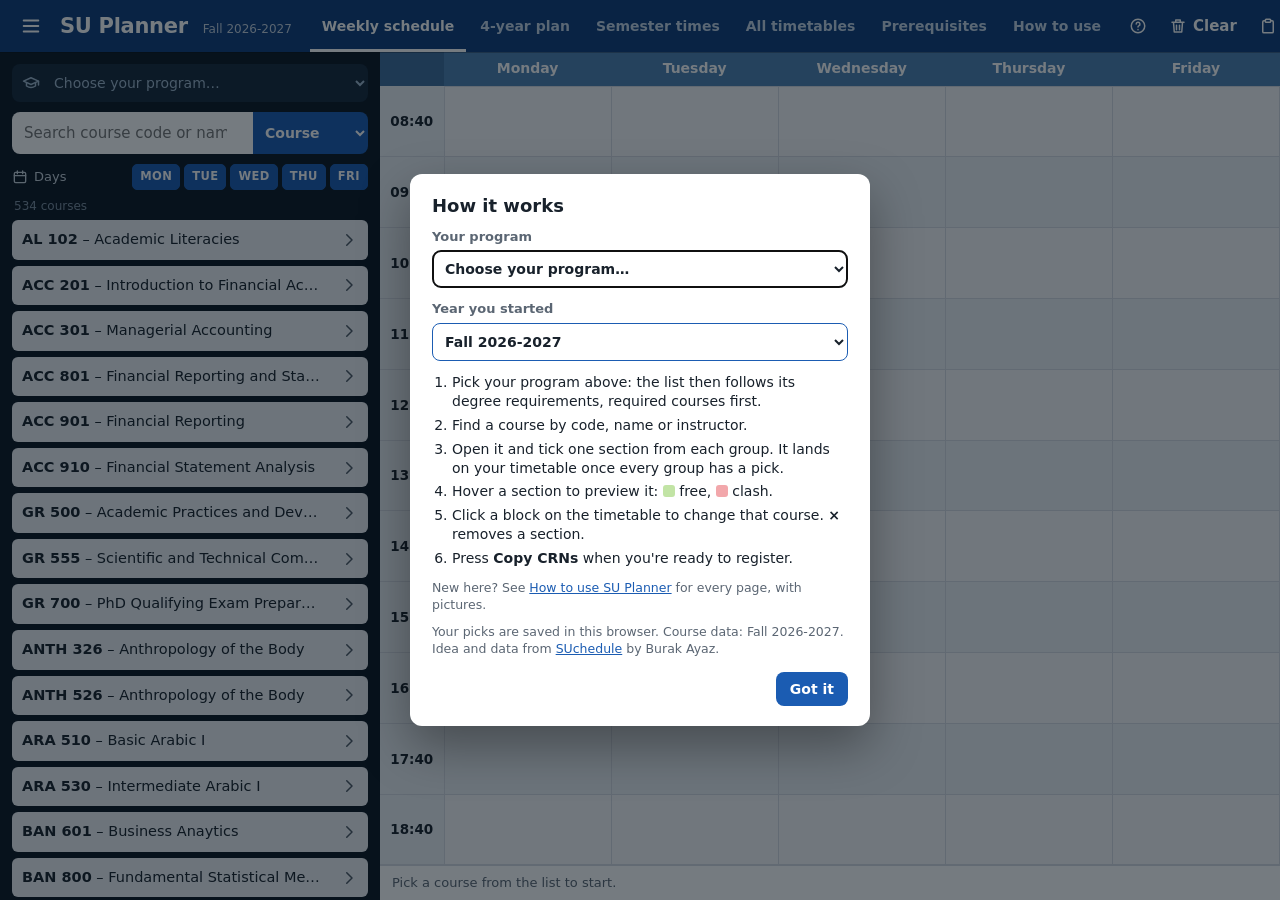
==== index.html @ ad57c1a2 "Add All timetables page with hours to keep free - All timetables page (new tab): every clash-free ti" ====
<!doctype html>
<html lang="en">
<head>
  <meta charset="utf-8">
  <meta name="viewport" content="width=device-width, initial-scale=1">
  <title>SU Planner</title>
  <meta name="description" content="Plan your weekly Sabancı University timetable and copy the CRNs for registration.">
  <link rel="stylesheet" href="css/style.css?v=202610301126">
</head>
<body>
  <!-- Icon sprite -->
  <svg width="0" height="0" style="position:absolute" aria-hidden="true">
    <symbol id="i-menu" viewBox="0 0 24 24"><path d="M4 6h16M4 12h16M4 18h16"/></symbol>
    <symbol id="i-help" viewBox="0 0 24 24"><circle cx="12" cy="12" r="9"/><path d="M9.6 9.4a2.5 2.5 0 1 1 3.4 2.4c-.7.3-1 .8-1 1.6M12 16.8v.2"/></symbol>
    <symbol id="i-trash" viewBox="0 0 24 24"><path d="M4 7h16M10 11v6M14 11v6M6 7l1 13h10l1-13M9 7V4h6v3"/></symbol>
    <symbol id="i-copy" viewBox="0 0 24 24"><rect x="8.5" y="3" width="7" height="4" rx="1"/><path d="M8.5 5H6.5a1.5 1.5 0 0 0-1.5 1.5v13A1.5 1.5 0 0 0 6.5 21h11a1.5 1.5 0 0 0 1.5-1.5v-13A1.5 1.5 0 0 0 17.5 5h-2"/></symbol>
    <symbol id="i-chev" viewBox="0 0 24 24"><path d="M9 5l7 7-7 7"/></symbol>
    <symbol id="i-cal" viewBox="0 0 24 24"><rect x="3.5" y="5" width="17" height="15.5" rx="2"/><path d="M3.5 10h17M8 3v4M16 3v4"/></symbol>
    <symbol id="i-check" viewBox="0 0 24 24"><path d="M5 12.5l4.5 4.5L19 7"/></symbol>
    <symbol id="i-cap" viewBox="0 0 24 24"><path d="M2 9.5L12 5l10 4.5L12 14z"/><path d="M6 11.5V16c3.5 2.5 8.5 2.5 12 0v-4.5M22 9.5v5"/></symbol>
  </svg>

  <header class="topbar">
    <button id="menu-toggle" class="icon-btn" type="button" aria-label="Show or hide the course list" aria-controls="sidebar">
      <svg class="i"><use href="#i-menu"/></svg>
    </button>
    <h1 class="brand">SU Planner <small id="term-label"></small></h1>
    <nav class="page-tabs" aria-label="Pages">
      <a href="index.html" aria-current="page"><span class="long">Weekly schedule</span><span class="short">Week</span></a>
      <a href="plan.html"><span class="long">4-year plan</span><span class="short">Plan</span></a>
      <a href="timetable.html"><span class="long">Semester times</span><span class="short">Times</span></a>
      <a href="schedules.html"><span class="long">All timetables</span><span class="short">All</span></a>
      <a href="prereq.html"><span class="long">Prerequisites</span><span class="short">Prereqs</span></a>
      <a href="help.html"><span class="long">How to use</span><span class="short">Help</span></a>
    </nav>
    <nav class="actions">
      <button id="about-btn" class="action" type="button" aria-label="How it works"><svg class="i"><use href="#i-help"/></svg></button>
      <button id="clear-btn" class="action" type="button"><svg class="i"><use href="#i-trash"/></svg><span class="label">Clear</span></button>
      <button id="copy-btn" class="action" type="button"><svg class="i"><use href="#i-copy"/></svg><span class="label">Copy CRNs</span></button>
    </nav>
  </header>

  <aside id="sidebar" aria-label="Courses">
    <label class="program-row" title="Your program's courses are listed first">
      <svg class="i"><use href="#i-cap"/></svg>
      <select id="program" class="program-select" aria-label="Your program"></select>
    </label>
    <label id="entry-row" class="entry-row" hidden title="Your degree requirements depend on the year you started">
      <span>Year you started</span>
      <select id="entry" class="entry-select" aria-label="Year you started"></select>
    </label>
    <div id="extras" class="extras-box" hidden></div>
    <div class="search-row">
      <input id="search" type="search" placeholder="Search course code or name" autocomplete="off" spellcheck="false" aria-label="Search">
      <select id="search-mode" aria-label="Search by">
        <option value="name">Course</option>
        <option value="instructor">Instructor</option>
      </select>
    </div>
    <div class="filter-row">
      <span class="filter-label"><svg class="i"><use href="#i-cal"/></svg>Days</span>
      <div id="day-chips" class="day-chips" role="group" aria-label="Only show sections on these days"></div>
    </div>
    <div id="focus-bar" class="focus-bar" hidden>
      <span>Editing <b id="focus-name"></b></span>
      <button id="focus-exit" type="button">Show all courses</button>
    </div>
    <div id="list-meta" class="list-meta"></div>
    <div id="course-list" class="course-list"></div>
    <p id="list-empty" class="list-empty" hidden>No courses match. Try fewer letters or turn more days on.</p>
  </aside>

  <main id="main">
    <table id="schedule" aria-label="Weekly timetable"></table>
    <div class="summary">
      <span id="summary-text"></span>
      <div id="tba-chips" class="tba-chips"></div>
    </div>
  </main>

  <div id="toast" role="status" aria-live="polite"></div>

  <dialog id="about-dialog">
    <form method="dialog" class="dlg">
      <h2>How it works</h2>
      <label class="dlg-program">
        <span>Your program</span>
        <select id="intro-program" class="program-select"></select>
      </label>
      <label class="dlg-program">
        <span>Year you started</span>
        <select id="intro-entry" class="entry-select"></select>
      </label>
      <ol>
        <li>Pick your program above: the list then follows its degree requirements, required courses first.</li>
        <li>Find a course by code, name or instructor.</li>
        <li>Open it and tick one section from each group. It lands on your timetable once every group has a pick.</li>
        <li>Hover a section to preview it: <span class="swatch free"></span> free, <span class="swatch clash"></span> clash.</li>
        <li>Click a block on the timetable to change that course. <b>×</b> removes a section.</li>
        <li>Press <b>Copy CRNs</b> when you're ready to register.</li>
      </ol>
      <p class="fine">New here? See <a href="help.html">How to use SU Planner</a> for every page, with pictures.</p>
      <p class="fine">Your picks are saved in this browser. Course data: <span id="about-term"></span>.
        Idea and data from <a href="https://aburakayaz.github.io/suchedule/" target="_blank" rel="noopener">SUchedule</a> by Burak Ayaz.</p>
      <div class="dlg-actions"><button class="btn primary" value="ok">Got it</button></div>
    </form>
  </dialog>

  <dialog id="clear-dialog">
    <form method="dialog" class="dlg">
      <h2>Clear your schedule?</h2>
      <p>This removes every course you picked.</p>
      <div class="dlg-actions">
        <button class="btn" value="cancel">Keep it</button>
        <button class="btn danger" value="clear">Clear</button>
      </div>
    </form>
  </dialog>

  <dialog id="copy-dialog">
    <form method="dialog" class="dlg">
      <h2>Your CRNs</h2>
      <p>Copying was blocked by the browser. Select the text and copy it yourself.</p>
      <textarea id="copy-text" rows="8" readonly></textarea>
      <div class="dlg-actions"><button class="btn primary" value="ok">Done</button></div>
    </form>
  </dialog>

  <script src="data/courses.js?v=202610301126"></script>
  <script src="data/requirements.js?v=202610301126"></script>
  <script src="js/programs.js?v=202610301126"></script>
  <script src="js/shared.js?v=202610301126"></script>
  <script src="js/app.js?v=202610301126"></script>
</body>
</html>
---- css/style.css ----
:root {
  --top-h: 52px;
  --side-w: 380px;
  --brand: #0f3d7a;
  --brand-hi: #1b5cb2;
  --side: #0b1622;
  --card: #eef1f5;
  --card-hi: #ffffff;
  --ink: #18212b;
  --muted: #5b6673;
  --grid-a: #f7f8fa;
  --grid-b: #edf0f4;
  --line: #d6dbe2;
  --head: #4f80b3;
  --free: rgba(110, 190, 40, 0.42);
  --clash: rgba(225, 45, 55, 0.42);
  --pending: rgba(40, 110, 230, 0.16);
  --ok: #2f9e4f;
  --bad: #cf3535;
  --mono: ui-monospace, "Cascadia Mono", Consolas, "Courier New", monospace;
}

* { box-sizing: border-box; }
html, body { height: 100%; margin: 0; }
body {
  display: grid;
  grid-template-rows: var(--top-h) minmax(0, 1fr);
  grid-template-columns: var(--side-w) minmax(0, 1fr);
  grid-template-areas: "top top" "side main";
  font: 14px/1.35 system-ui, "Segoe UI", Roboto, sans-serif;
  color: var(--ink);
  background: var(--grid-a);
  overflow: hidden;
}
body.menu-hidden { grid-template-columns: 0 minmax(0, 1fr); }
button, select, input, textarea { font: inherit; color: inherit; }
[hidden] { display: none !important; }

svg.i {
  width: 18px; height: 18px; flex: none;
  fill: none; stroke: currentColor; stroke-width: 2;
  stroke-linecap: round; stroke-linejoin: round;
}

/* ---------- Top bar ---------- */
.topbar {
  grid-area: top;
  display: flex; align-items: center; gap: 6px;
  padding: 0 10px;
  background: var(--brand); color: #fff;
  box-shadow: 0 1px 0 rgba(0, 0, 0, 0.25);
  z-index: 6;
}
.brand { margin: 0 0 0 2px; font-size: 21px; font-weight: 750; letter-spacing: -0.3px; white-space: nowrap; }
.brand small { margin-left: 8px; font-size: 12px; font-weight: 500; opacity: 0.75; letter-spacing: 0; }
.page-tabs { display: flex; align-self: stretch; gap: 2px; margin-left: 12px; }
.page-tabs a {
  display: flex; align-items: center; padding: 3px 12px 0;
  border-bottom: 3px solid transparent;
  color: #c3d3e6; font-size: 14px; font-weight: 600; text-decoration: none; white-space: nowrap;
}
.page-tabs a:hover { background: rgba(255, 255, 255, 0.08); color: #fff; }
.page-tabs a[aria-current="page"] { border-bottom-color: #fff; color: #fff; }
.page-tabs a:focus-visible { outline: 2px solid #fff; outline-offset: -2px; }
.actions { margin-left: auto; display: flex; gap: 2px; }
.icon-btn, .action {
  display: inline-flex; align-items: center; gap: 6px;
  padding: 8px 10px; border: 0; border-radius: 8px;
  background: none; color: #fff; cursor: pointer;
  font-size: 15px; font-weight: 600;
}
.icon-btn:hover, .action:hover { background: rgba(255, 255, 255, 0.13); }
.icon-btn:focus-visible, .action:focus-visible { outline: 2px solid #fff; outline-offset: -2px; }
.icon-btn svg.i { width: 22px; height: 22px; }

/* ---------- Sidebar ---------- */
#sidebar {
  grid-area: side;
  display: flex; flex-direction: column; gap: 10px;
  min-width: 0; overflow: hidden;
  padding: 12px 8px 0 12px;
  background: var(--side);
}
body.menu-hidden #sidebar { display: none; }

.program-row {
  display: flex; align-items: center; gap: 4px;
  margin-right: 4px; padding-left: 10px; border-radius: 8px;
  background: #16283a; color: #9fb6cc; cursor: pointer;
}
.program-row:focus-within { box-shadow: inset 0 0 0 2px var(--brand-hi); }
.program-row select {
  flex: 1; min-width: 0; padding: 10px 6px; border: 0;
  background: transparent; color: #fff; font-weight: 600; cursor: pointer; outline: none;
  text-overflow: ellipsis;
}
.program-select option, .program-select optgroup { background: #fff; color: var(--ink); }
.program-row select.unset { color: #9fb6cc; font-weight: 500; }
.entry-row {
  display: flex; align-items: center; justify-content: space-between; gap: 8px;
  margin: -4px 4px 0 0; padding-left: 10px; color: #9fb6cc; font-size: 13px;
}
.entry-row select {
  padding: 5px 6px; border: 1px solid #2c4862; border-radius: 6px;
  background: #16283a; color: #fff; font-weight: 600; cursor: pointer;
}
.entry-row select:focus-visible { outline: 2px solid var(--brand-hi); outline-offset: 1px; }
.entry-select option { background: #fff; color: var(--ink); }

/* Double major & minors box (all pages) */
.extras-box { margin-right: 4px; }
.extras { border: 1px solid #22394f; border-radius: 8px; color: #c7d1db; font-size: 13px; }
.extras summary {
  display: flex; align-items: center; gap: 8px; padding: 7px 10px;
  cursor: pointer; list-style: none; font-weight: 600;
}
.extras summary::-webkit-details-marker { display: none; }
.extras summary::before { content: "▸"; color: #7f95aa; transition: transform 0.15s; }
.extras[open] summary::before { transform: rotate(90deg); }
.extras-sum { margin-left: auto; overflow: hidden; color: #8ea3b7; font-weight: 500; text-overflow: ellipsis; white-space: nowrap; max-width: 55%; }
.extra-row { display: flex; align-items: center; justify-content: space-between; gap: 8px; padding: 3px 10px; }
.extra-row select {
  flex: 0 1 62%; min-width: 0; padding: 5px 6px; border: 1px solid #2c4862; border-radius: 6px;
  background: #16283a; color: #fff; font-weight: 600; cursor: pointer;
}
.extra-row select option { background: #fff; color: var(--ink); }
.minor-chips { display: flex; flex-wrap: wrap; gap: 5px; padding: 4px 10px 9px; }
.minor-chips:empty { padding-bottom: 5px; }
.xchip {
  display: inline-flex; align-items: center; gap: 4px; padding: 2px 4px 2px 8px;
  border-radius: 12px; background: #16324f; color: #fff; font-size: 12px; font-weight: 600;
}
.xchip button { width: 18px; height: 18px; padding: 0; border: 0; border-radius: 50%; background: none; color: #9fb6cc; cursor: pointer; font-size: 14px; line-height: 1; }
.xchip button:hover { background: rgba(255, 255, 255, 0.15); color: #fff; }

/* Small "also counts for" tags on courses */
.xtags { display: inline-flex; flex-wrap: wrap; gap: 3px; margin-left: 4px; }
.xtag {
  padding: 0 5px; border: 1px solid #b9c4d0; border-radius: 4px;
  color: #3f4b58; font-size: 10.5px; font-weight: 650; white-space: nowrap;
}

.search-row { display: flex; border-radius: 8px; overflow: hidden; margin-right: 4px; }
#search { flex: 1; min-width: 0; border: 0; padding: 11px 12px; font-size: 15px; outline: none; background: #fff; }
#search:focus-visible { box-shadow: inset 0 0 0 2px var(--brand-hi); }
#search:disabled { background: #34404c; color: #aab4be; }
#search-mode { border: 0; padding: 0 8px; background: var(--brand-hi); color: #fff; font-weight: 600; cursor: pointer; }

.filter-row { display: flex; align-items: center; justify-content: space-between; margin-right: 4px; color: #c7d1db; font-size: 13px; }
.filter-label { display: inline-flex; align-items: center; gap: 6px; }
.filter-label svg.i { width: 16px; height: 16px; }
.day-chips { display: flex; gap: 4px; }
.day-chips button {
  padding: 4px 7px; border: 1px solid #2c4862; border-radius: 5px;
  background: transparent; color: #7f95aa; cursor: pointer;
  font-size: 11.5px; font-weight: 700; letter-spacing: 0.4px;
}
.day-chips button[aria-pressed="true"] { background: var(--brand-hi); border-color: var(--brand-hi); color: #fff; }
.day-chips button:focus-visible { outline: 2px solid #fff; outline-offset: 1px; }

.focus-bar {
  display: flex; align-items: center; justify-content: space-between; gap: 8px;
  margin-right: 4px; padding: 7px 10px; border-radius: 8px;
  background: #16324f; color: #dbe6f1; font-size: 13px;
}
.focus-bar button { border: 0; border-radius: 6px; padding: 4px 9px; background: #fff; color: var(--brand); font-weight: 600; cursor: pointer; font-size: 12.5px; }

.list-meta { margin: -2px 4px -4px 2px; color: #7d8e9f; font-size: 12px; }
.list-empty { margin: 4px 4px; color: #9fb0c0; font-size: 13px; }

.course-list {
  flex: 1; overflow-y: auto;
  display: flex; flex-direction: column; gap: 6px;
  padding: 0 4px 14px 0;
  scrollbar-color: #3a5167 transparent;
}
.list-heading {
  position: sticky; top: 0; z-index: 1; flex: none;
  display: flex; justify-content: space-between; gap: 8px;
  padding: 8px 4px 4px; background: var(--side);
  color: #a9c1d8; font-size: 11.5px; font-weight: 700; letter-spacing: 0.5px; text-transform: uppercase;
}
.list-heading.mine { color: #fff; }
.list-heading small { margin-left: 4px; color: #7890a6; font-size: 11.5px; font-weight: 500; letter-spacing: 0; text-transform: none; }
.list-heading .n { color: #63798f; font-weight: 600; }
.course { flex: none; background: var(--card); border-radius: 6px; }
.course-head {
  display: flex; align-items: center; gap: 8px;
  width: 100%; padding: 10px; border: 0; border-radius: 6px;
  background: none; text-align: left; cursor: pointer; font-size: 14.5px;
}
.course-head:hover { background: #e3e8ee; }
.course-head:focus-visible { outline: 2px solid var(--brand-hi); outline-offset: -2px; }
.course-title { flex: 1; min-width: 0; white-space: nowrap; overflow: hidden; text-overflow: ellipsis; }
.course.open .course-title { white-space: normal; }
.course-head .chev { color: #4b5663; transition: transform 0.15s; }
.course.open .chev { transform: rotate(90deg); }
.dot { display: none; width: 11px; height: 11px; flex: none; border-radius: 50%; border: 2px solid var(--dot, #8693a1); }
.course.has-picks .dot { display: block; }
.course.placed .dot { background: var(--dot); }

.course-body { padding: 0 8px 8px; }
.course:not(.open) .course-body { display: none; }
.pick-note { margin: 0 2px 4px; color: var(--muted); font-size: 12px; }
.group h3 {
  display: flex; justify-content: space-between; align-items: baseline;
  margin: 8px 2px 5px; font-size: 13px; font-weight: 650; color: #364250;
}
.group h3 .state { font-size: 11.5px; font-weight: 600; color: var(--muted); }
.group h3 .state.done { color: var(--ok); }

.section {
  display: flex; align-items: center; gap: 10px;
  margin-bottom: 5px; padding: 8px 10px;
  border: 2px solid transparent; border-radius: 6px;
  background: var(--card-hi); cursor: pointer; outline: none;
}
.section:hover { border-color: #c2cbd5; }
.section:focus-visible { border-color: var(--brand-hi); }
.section.picked { border-color: var(--ok); }
.sec-main { flex: 1; min-width: 0; }
.sec-top { display: flex; align-items: center; gap: 6px; }
.group-tag { padding: 0 5px; border: 1.5px solid var(--ink); border-radius: 4px; font-weight: 700; font-size: 12.5px; }
.info {
  padding: 1px 6px; border-radius: 4px;
  background: var(--brand); color: #fff; text-decoration: none;
  font-family: var(--mono); font-size: 11.5px;
}
.info:hover { background: var(--brand-hi); }
.crn { margin-left: auto; color: var(--muted); font-family: var(--mono); font-size: 11.5px; }
.instructor { margin: 4px 0 2px; font-weight: 600; }
.meetings { margin: 0; padding: 0; list-style: none; color: #4f5a66; font-family: var(--mono); font-size: 12px; }
.clash-note { margin-top: 4px; color: var(--bad); font-size: 12px; font-weight: 600; }
.check {
  display: grid; place-items: center; flex: none;
  width: 30px; height: 30px; border: 1.5px solid #98a3af; border-radius: 5px;
  color: transparent;
}
.check svg { width: 24px; height: 24px; fill: none; stroke: currentColor; stroke-width: 3; stroke-linecap: round; stroke-linejoin: round; }
.section.picked .check { border-color: var(--ok); color: var(--ok); }

/* ---------- Timetable ---------- */
main { grid-area: main; display: flex; flex-direction: column; min-width: 0; overflow: auto; }
#schedule { flex: 1; width: 100%; min-width: 600px; border-collapse: collapse; table-layout: fixed; }
#schedule thead th {
  position: sticky; top: 0; z-index: 2;
  height: 34px; background: var(--head); color: #fff;
  font-weight: 700; font-size: 14px;
}
#schedule th.corner { width: 64px; background: #3f6c9b; }
#schedule th.time { background: var(--grid-b); font-weight: 700; font-size: 13.5px; border-bottom: 1px solid var(--line); }
#schedule td.cell { height: 50px; padding: 3px 4px; border: 1px solid var(--line); vertical-align: middle; transition: background-color 0.1s; }
#schedule tbody tr:nth-child(odd) td.cell { background: var(--grid-a); }
#schedule tbody tr:nth-child(even) td.cell { background: var(--grid-b); }
#schedule td.cell.clash { background: #fbe1e1; box-shadow: inset 3px 0 0 var(--bad); }
#schedule td.cell.pending { background: var(--pending); }
#schedule td.cell.hover-free { background: var(--free); }
#schedule td.cell.hover-clash { background: var(--clash); }
.short { display: none; }

.chip {
  display: flex; align-items: center; gap: 4px;
  margin: 2px 0; padding: 3px 3px 3px 8px; border-radius: 5px;
  background: var(--chip); color: #fff; cursor: pointer;
  font-size: 12.5px; font-weight: 650; line-height: 1.2;
  box-shadow: 0 1px 2px rgba(0, 0, 0, 0.18);
}
.chip:hover { filter: brightness(1.08); }
.chip-label { flex: 1; min-width: 0; overflow-wrap: anywhere; }
.chip-x {
  flex: none; width: 18px; height: 18px; padding: 0; border: 0; border-radius: 4px;
  background: rgba(255, 255, 255, 0.18); color: #fff; cursor: pointer;
  font-size: 15px; line-height: 1;
}
.chip-x:hover { background: rgba(0, 0, 0, 0.28); }
.chip.doomed { opacity: 0.5; }
.chip.doomed .chip-label { text-decoration: line-through; }
.chip.ghost { background: transparent; color: var(--brand); border: 1.5px dashed var(--brand-hi); box-shadow: none; cursor: default; padding: 4px 8px; }
.chip.pop { animation: pop 0.35s ease-out; }
@keyframes pop { from { transform: scale(0.85); opacity: 0.3; } to { transform: none; opacity: 1; } }

.summary {
  position: sticky; left: 0; bottom: 0;
  display: flex; flex-wrap: wrap; align-items: center; gap: 6px 12px;
  padding: 8px 12px; border-top: 1px solid var(--line);
  background: #fff; color: var(--muted); font-size: 13px;
}
.summary .bad { color: var(--bad); font-weight: 600; }
.tba-chips { display: flex; flex-wrap: wrap; align-items: center; gap: 6px; }
.tba-chips .chip { margin: 0; }

/* ---------- Dialogs and toast ---------- */
dialog {
  width: min(460px, calc(100vw - 32px)); padding: 0; border: 0; border-radius: 12px;
  color: var(--ink); box-shadow: 0 20px 50px rgba(0, 0, 0, 0.35);
}
dialog::backdrop { background: rgba(5, 15, 25, 0.55); }
.dlg { padding: 20px 22px; }
.dlg h2 { margin: 0 0 10px; font-size: 18px; }
.dlg p { margin: 0 0 10px; }
.dlg-program { display: flex; flex-direction: column; gap: 5px; margin: 0 0 12px; font-size: 13px; font-weight: 600; color: var(--muted); }
.dlg-program select { padding: 9px 8px; border: 1.5px solid var(--brand-hi); border-radius: 8px; background: #fff; font-size: 14px; font-weight: 600; color: var(--ink); }
.dlg ol { margin: 0 0 12px; padding-left: 20px; }
.dlg li { margin: 5px 0; }
.dlg .fine { color: var(--muted); font-size: 12.5px; }
.dlg a { color: var(--brand-hi); }
.dlg textarea { width: 100%; font-family: var(--mono); font-size: 13px; padding: 8px; border: 1px solid var(--line); border-radius: 6px; resize: vertical; }
.dlg-actions { display: flex; justify-content: flex-end; gap: 8px; margin-top: 14px; }
.btn { padding: 8px 14px; border: 0; border-radius: 8px; background: #e6eaef; font-weight: 600; cursor: pointer; }
.btn.primary { background: var(--brand-hi); color: #fff; }
.btn.danger { background: var(--bad); color: #fff; }
.btn:focus-visible { outline: 2px solid var(--brand-hi); outline-offset: 2px; }
.swatch { display: inline-block; width: 12px; height: 12px; border-radius: 3px; vertical-align: -1px; }
.swatch.free { background: var(--free); }
.swatch.clash { background: var(--clash); }

#toast {
  position: fixed; left: 50%; bottom: 24px; z-index: 20;
  padding: 10px 16px; border-radius: 8px;
  background: #14202c; color: #fff; font-weight: 500;
  opacity: 0; pointer-events: none;
  transform: translate(-50%, 16px); transition: opacity 0.2s, transform 0.2s;
}
#toast.show { opacity: 1; transform: translate(-50%, 0); }

/* ---------- Small screens: the list slides over the timetable ---------- */
@media (max-width: 760px) {
  body, body.menu-hidden { grid-template-columns: 0 minmax(0, 1fr); }
  #sidebar {
    position: fixed; top: var(--top-h); bottom: 0; left: 0; z-index: 5;
    width: min(90vw, 380px);
    box-shadow: 6px 0 20px rgba(0, 0, 0, 0.35);
  }
  .brand, .action .label { display: none; }
  .topbar { gap: 2px; padding: 0 6px; }
  /* Five tabs and up to three buttons share a phone's width; the tabs scroll sideways if they must. */
  .page-tabs { flex: 0 1 auto; min-width: 0; margin-left: 0; overflow-x: auto; scrollbar-width: none; }
  .page-tabs::-webkit-scrollbar { display: none; }
  .page-tabs a { padding: 3px 6px 0; font-size: 13px; }
  .actions { flex: none; }
  .icon-btn, .action { padding: 8px 6px; }
  .long { display: none; }
  .short { display: inline; }
  #schedule { min-width: 520px; }
  #schedule th.corner { width: 52px; }
}
@media (max-width: 400px) {
  .page-tabs a { padding: 3px 4px 0; font-size: 12.5px; }
  .icon-btn, .action { padding: 8px 4px; }
}

@media (prefers-reduced-motion: reduce) {
  * { transition: none !important; animation: none !important; }
}
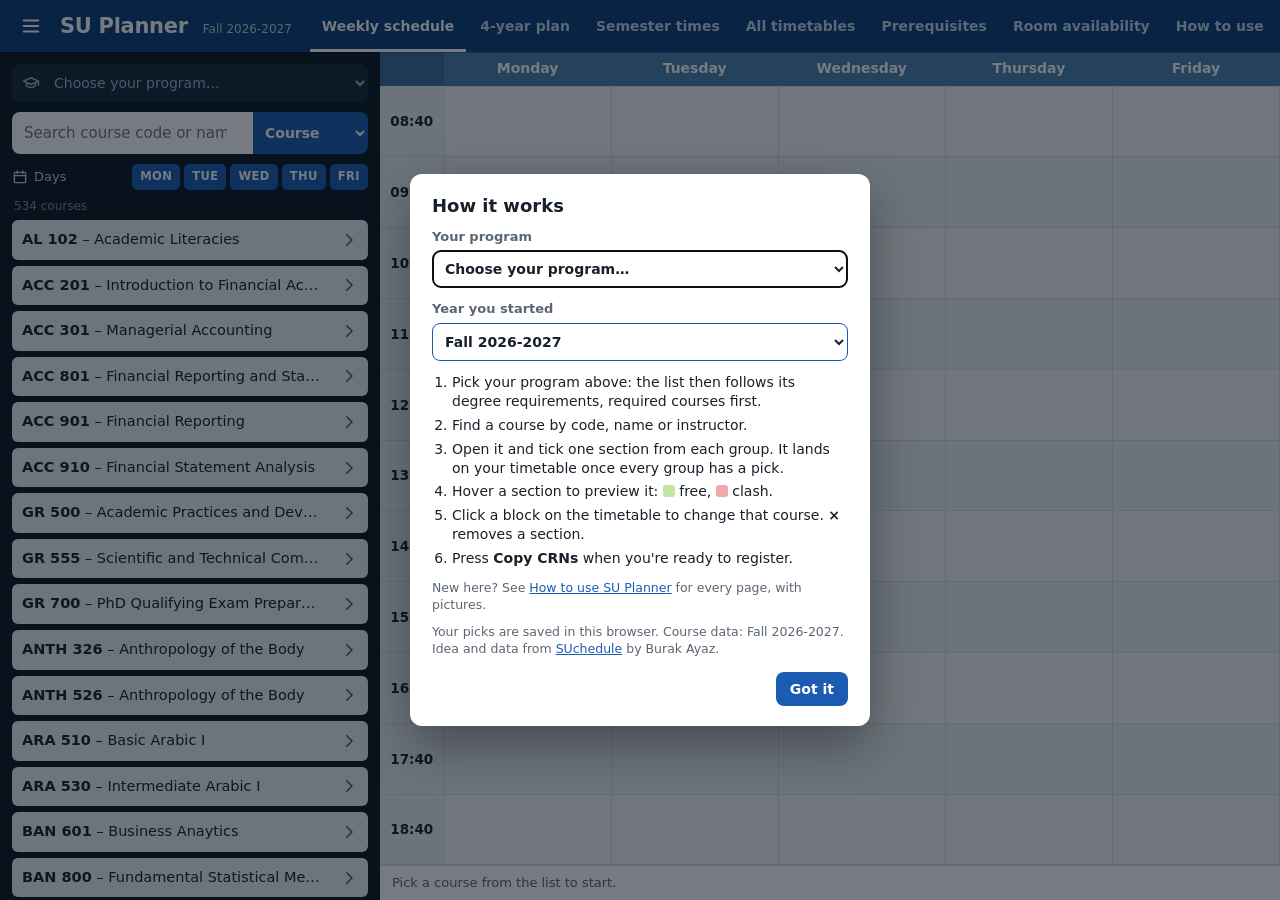
==== commit 7e6e18c9: "Add Room availability page Shows which rooms in FASS, FENS, SBS and UC are free each hour, Mon-Fri 0" ====
--- a/index.html
+++ b/index.html
@@ -5,7 +5,7 @@
   <meta name="viewport" content="width=device-width, initial-scale=1">
   <title>SU Planner</title>
   <meta name="description" content="Plan your weekly Sabancı University timetable and copy the CRNs for registration.">
-  <link rel="stylesheet" href="css/style.css?v=202610301126">
+  <link rel="stylesheet" href="css/style.css?v=202611101541">
 </head>
 <body>
   <!-- Icon sprite -->
@@ -31,6 +31,7 @@
       <a href="timetable.html"><span class="long">Semester times</span><span class="short">Times</span></a>
       <a href="schedules.html"><span class="long">All timetables</span><span class="short">All</span></a>
       <a href="prereq.html"><span class="long">Prerequisites</span><span class="short">Prereqs</span></a>
+      <a href="rooms.html"><span class="long">Room availability</span><span class="short">Rooms</span></a>
       <a href="help.html"><span class="long">How to use</span><span class="short">Help</span></a>
     </nav>
     <nav class="actions">
@@ -126,10 +127,10 @@
     </form>
   </dialog>
 
-  <script src="data/courses.js?v=202610301126"></script>
-  <script src="data/requirements.js?v=202610301126"></script>
-  <script src="js/programs.js?v=202610301126"></script>
-  <script src="js/shared.js?v=202610301126"></script>
-  <script src="js/app.js?v=202610301126"></script>
+  <script src="data/courses.js?v=202611101541"></script>
+  <script src="data/requirements.js?v=202611101541"></script>
+  <script src="js/programs.js?v=202611101541"></script>
+  <script src="js/shared.js?v=202611101541"></script>
+  <script src="js/app.js?v=202611101541"></script>
 </body>
 </html>
--- a/css/style.css
+++ b/css/style.css
@@ -256,6 +256,17 @@
 #schedule td.cell.pending { background: var(--pending); }
 #schedule td.cell.hover-free { background: var(--free); }
 #schedule td.cell.hover-clash { background: var(--clash); }
+/* Shadows of a hovered course's sections: laid over the cell, so nothing moves */
+#schedule td.cell { position: relative; }
+#schedule .shadow {
+  position: absolute; inset: 2px; z-index: 2; pointer-events: none;
+  display: flex; flex-direction: column; justify-content: center; gap: 1px; overflow: hidden;
+  padding: 2px 6px; border: 1.5px dashed #2f8a4a; border-radius: 6px;
+  background: rgba(110, 190, 40, 0.22); color: #1d5e2f; font-size: 11.5px; font-weight: 700; line-height: 1.2;
+}
+#schedule .shadow.clash { border-color: var(--bad); background: rgba(225, 45, 55, 0.16); color: #8a1f24; }
+#schedule .shadow span { overflow: hidden; white-space: nowrap; text-overflow: ellipsis; }
+#schedule .shadow .more { font-weight: 600; opacity: 0.8; }
 .short { display: none; }
 
 .chip {
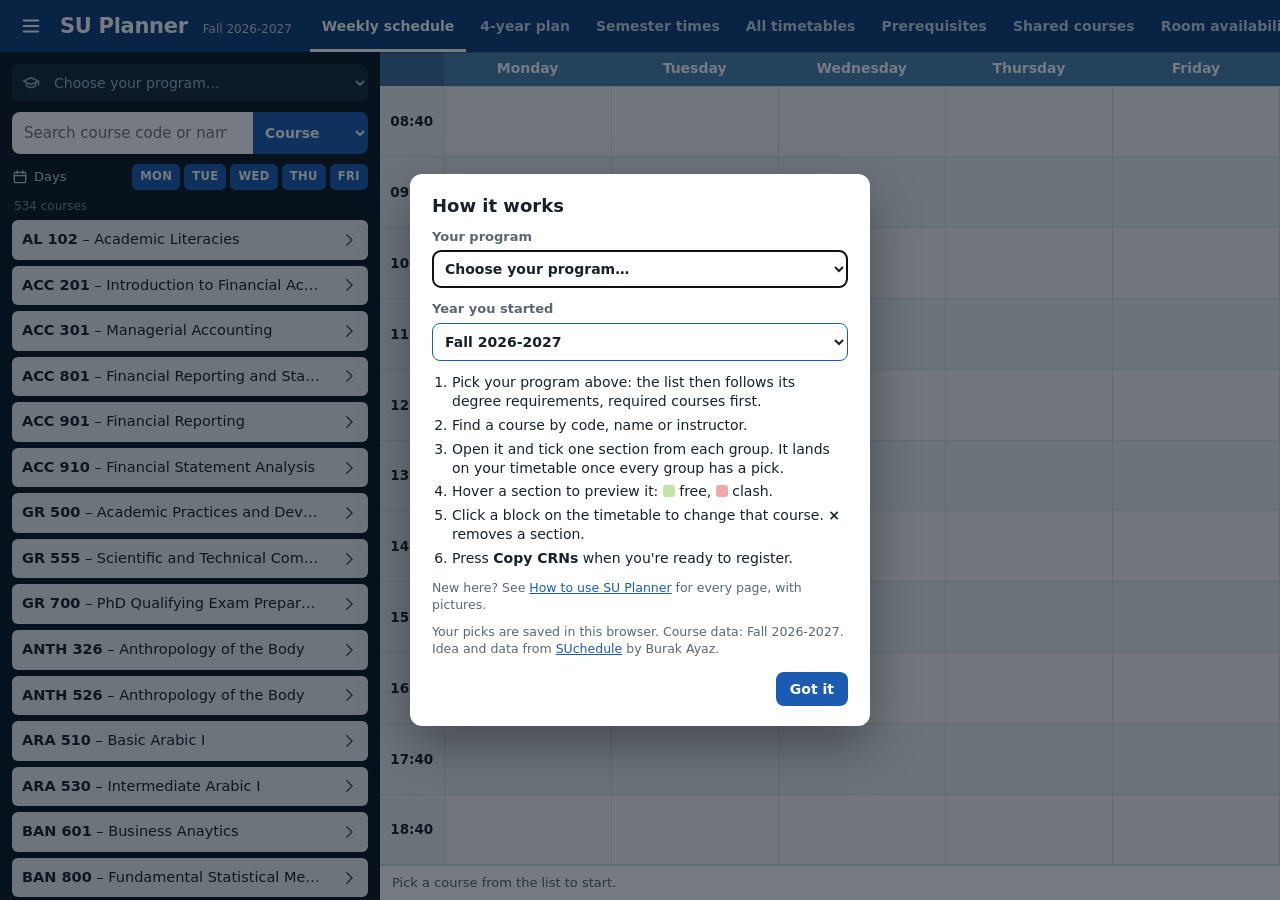
==== commit efcbaf8e: "Add Shared courses page A program-by-program grid of the required courses two programs share, a pane" ====
--- a/index.html
+++ b/index.html
@@ -5,7 +5,7 @@
   <meta name="viewport" content="width=device-width, initial-scale=1">
   <title>SU Planner</title>
   <meta name="description" content="Plan your weekly Sabancı University timetable and copy the CRNs for registration.">
-  <link rel="stylesheet" href="css/style.css?v=202611101541">
+  <link rel="stylesheet" href="css/style.css?v=202611111622">
 </head>
 <body>
   <!-- Icon sprite -->
@@ -31,6 +31,7 @@
       <a href="timetable.html"><span class="long">Semester times</span><span class="short">Times</span></a>
       <a href="schedules.html"><span class="long">All timetables</span><span class="short">All</span></a>
       <a href="prereq.html"><span class="long">Prerequisites</span><span class="short">Prereqs</span></a>
+      <a href="overlap.html"><span class="long">Shared courses</span><span class="short">Shared</span></a>
       <a href="rooms.html"><span class="long">Room availability</span><span class="short">Rooms</span></a>
       <a href="help.html"><span class="long">How to use</span><span class="short">Help</span></a>
     </nav>
@@ -127,10 +128,10 @@
     </form>
   </dialog>
 
-  <script src="data/courses.js?v=202611101541"></script>
-  <script src="data/requirements.js?v=202611101541"></script>
-  <script src="js/programs.js?v=202611101541"></script>
-  <script src="js/shared.js?v=202611101541"></script>
-  <script src="js/app.js?v=202611101541"></script>
+  <script src="data/courses.js?v=202611111622"></script>
+  <script src="data/requirements.js?v=202611111622"></script>
+  <script src="js/programs.js?v=202611111622"></script>
+  <script src="js/shared.js?v=202611111622"></script>
+  <script src="js/app.js?v=202611111622"></script>
 </body>
 </html>
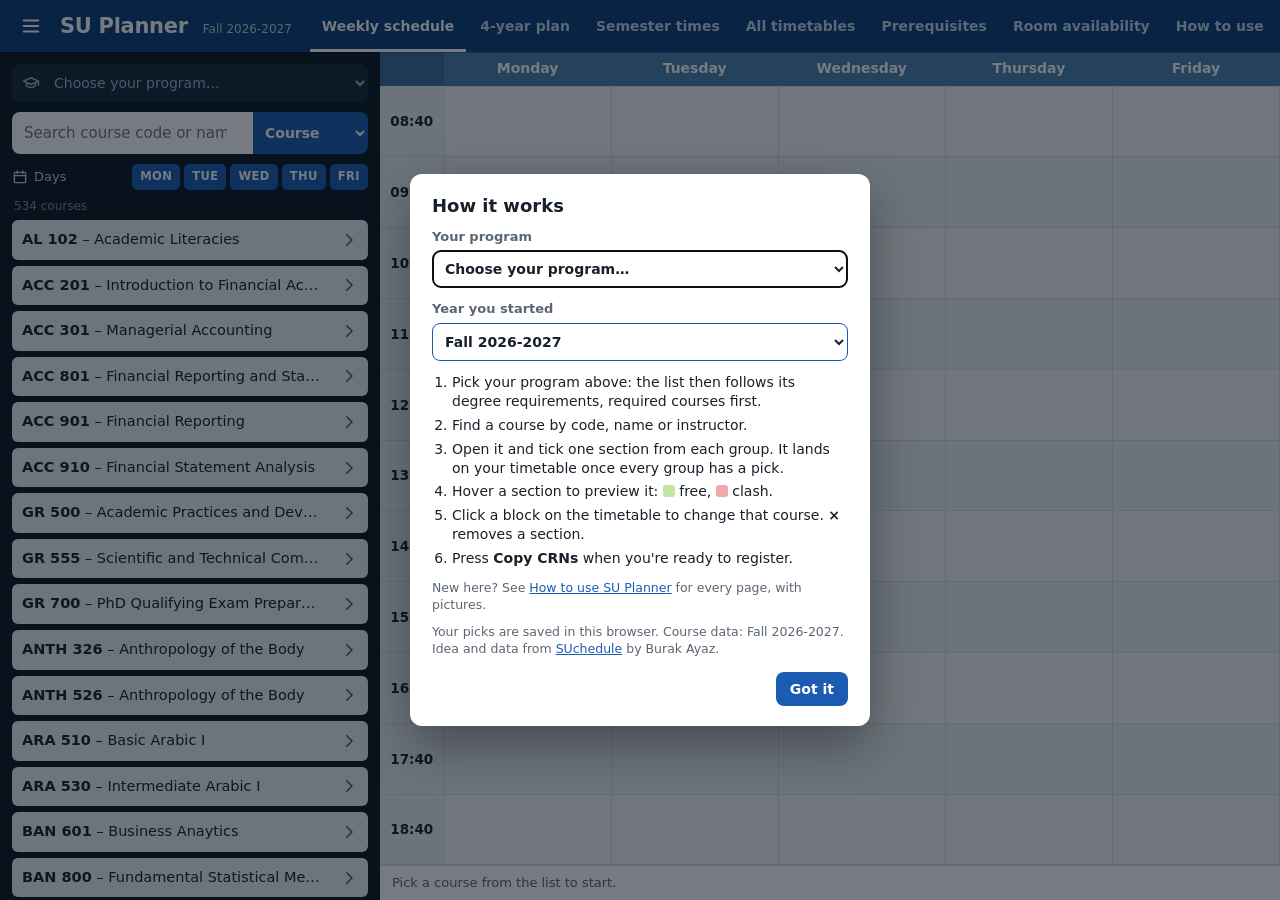
==== commit da59954c: "Remove the Shared courses page Drop the Shared courses tab from every page, its page files, and its " ====
--- a/index.html
+++ b/index.html
@@ -5,7 +5,7 @@
   <meta name="viewport" content="width=device-width, initial-scale=1">
   <title>SU Planner</title>
   <meta name="description" content="Plan your weekly Sabancı University timetable and copy the CRNs for registration.">
-  <link rel="stylesheet" href="css/style.css?v=202611111622">
+  <link rel="stylesheet" href="css/style.css?v=202611121552">
 </head>
 <body>
   <!-- Icon sprite -->
@@ -31,7 +31,6 @@
       <a href="timetable.html"><span class="long">Semester times</span><span class="short">Times</span></a>
       <a href="schedules.html"><span class="long">All timetables</span><span class="short">All</span></a>
       <a href="prereq.html"><span class="long">Prerequisites</span><span class="short">Prereqs</span></a>
-      <a href="overlap.html"><span class="long">Shared courses</span><span class="short">Shared</span></a>
       <a href="rooms.html"><span class="long">Room availability</span><span class="short">Rooms</span></a>
       <a href="help.html"><span class="long">How to use</span><span class="short">Help</span></a>
     </nav>
@@ -128,10 +127,10 @@
     </form>
   </dialog>
 
-  <script src="data/courses.js?v=202611111622"></script>
-  <script src="data/requirements.js?v=202611111622"></script>
-  <script src="js/programs.js?v=202611111622"></script>
-  <script src="js/shared.js?v=202611111622"></script>
-  <script src="js/app.js?v=202611111622"></script>
+  <script src="data/courses.js?v=202611121552"></script>
+  <script src="data/requirements.js?v=202611121552"></script>
+  <script src="js/programs.js?v=202611121552"></script>
+  <script src="js/shared.js?v=202611121552"></script>
+  <script src="js/app.js?v=202611121552"></script>
 </body>
 </html>
